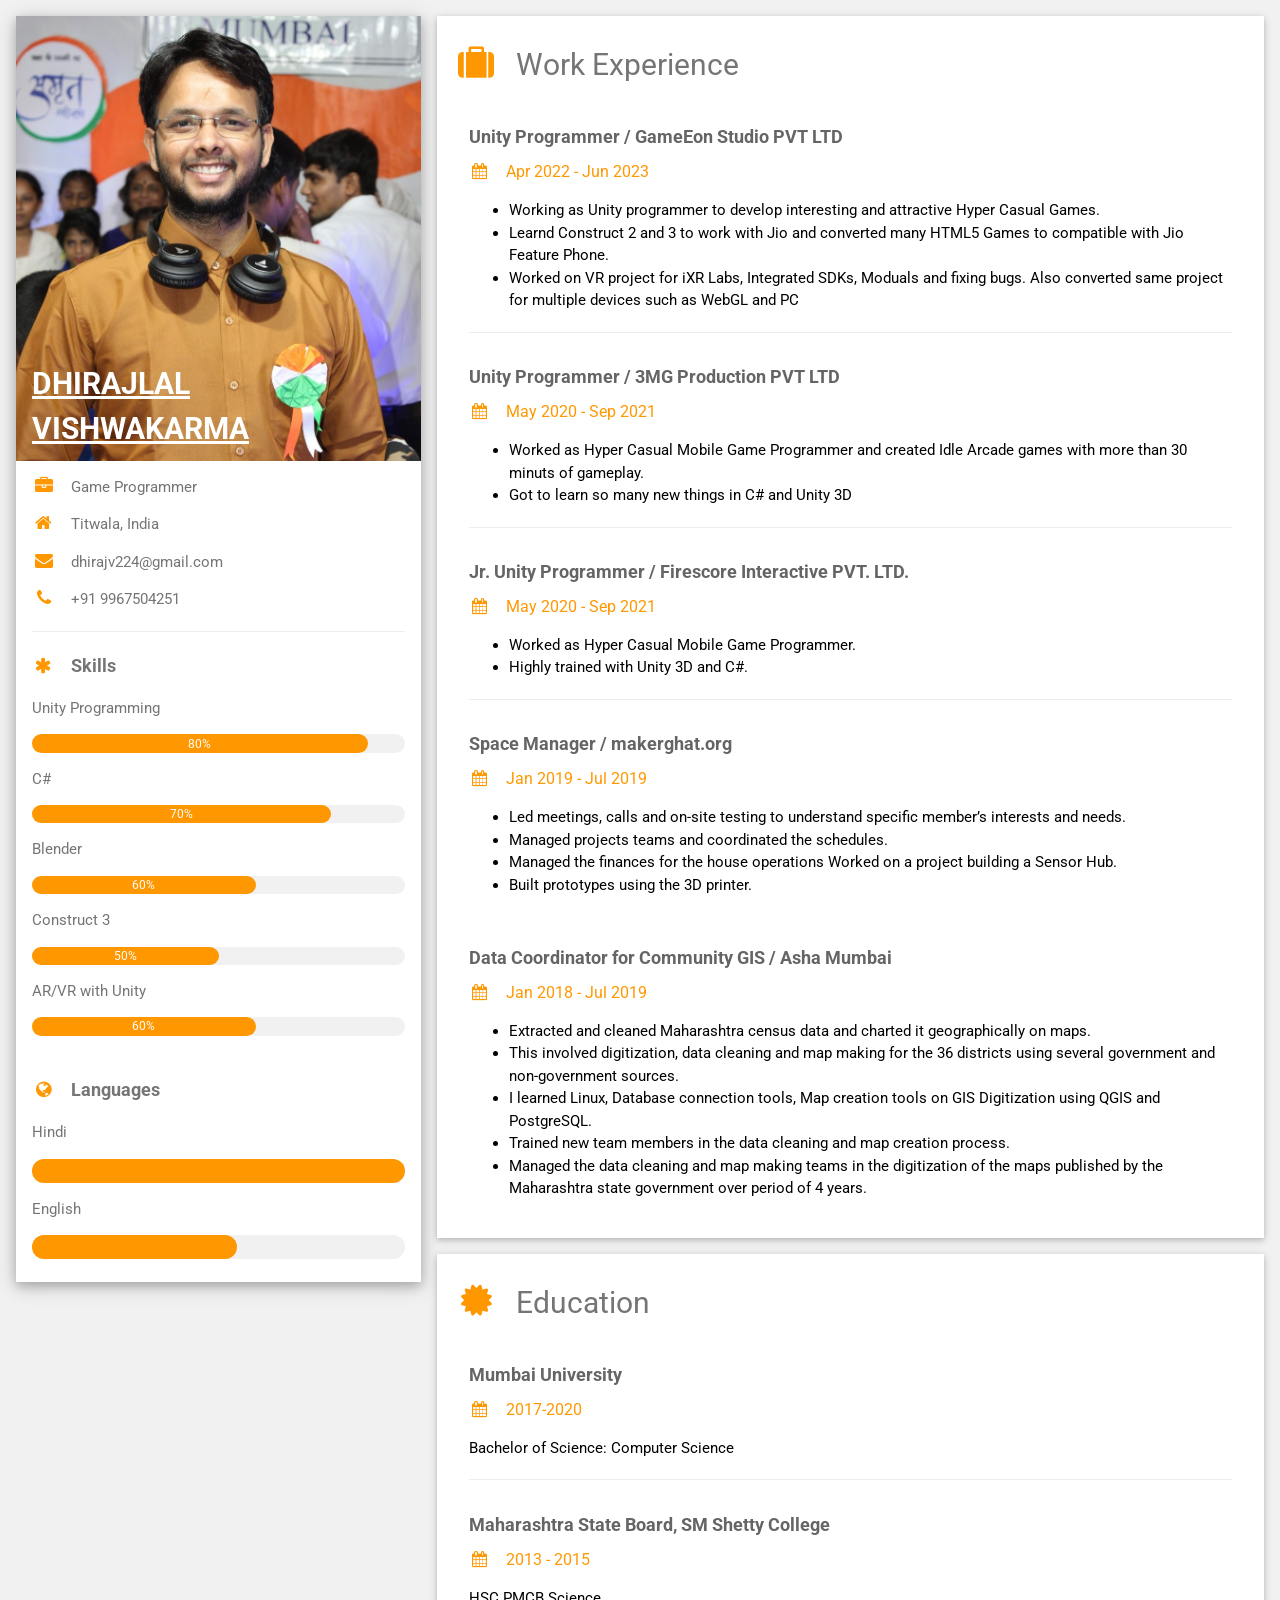
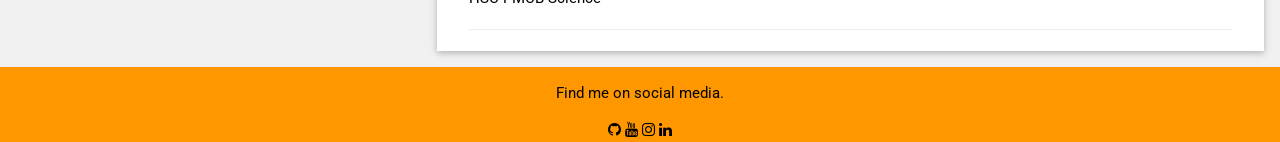
==== index.html @ 40228642 "Update index.html Current Experience date update Skill bat color update" ====
<!DOCTYPE html>
<html>

<head>
  <title>DHIRAJLAL VISHWAKARMA</title>
  <meta charset="UTF-8">
  <meta name="viewport" content="width=device-width, initial-scale=1">
  <link rel="stylesheet" href="https://www.w3schools.com/w3css/4/w3.css">
  <link rel='stylesheet' href='https://fonts.googleapis.com/css?family=Roboto'>
  <link rel="stylesheet" href="https://cdnjs.cloudflare.com/ajax/libs/font-awesome/4.7.0/css/font-awesome.min.css">
  <style>
    html,
    body,
    h1,
    h2,
    h3,
    h4,
    h5,
    h6 {
      font-family: "Roboto", sans-serif
    }
  </style>
</head>

<body class="w3-light-grey">

  <!-- Page Container -->
  <div class="w3-content w3-margin-top" style="max-width:1400px;">

    <!-- The Grid -->
    <div class="w3-row-padding">

      <!-- Left Column -->
      <div class="w3-third">

        <div class="w3-white w3-text-grey w3-card-4">
          <div class="w3-display-container">
            <img src="./avtar.jpg" style="width:100%" alt="Avatar">
            <div class="w3-display-bottomleft w3-container w3-text-black">
              <h2 style="color:white"><b><u>DHIRAJLAL VISHWAKARMA</u></b></h2>
            </div>
          </div>
          <div class="w3-container">
            <p><i class="fa fa-briefcase fa-fw w3-margin-right w3-large w3-text-orange"></i>Game Programmer</p>
            <p><i class="fa fa-home fa-fw w3-margin-right w3-large w3-text-orange"></i>Titwala, India</p>
            <p><i class="fa fa-envelope fa-fw w3-margin-right w3-large w3-text-orange"></i>dhirajv224@gmail.com</p>
            <p><i class="fa fa-phone fa-fw w3-margin-right w3-large w3-text-orange"></i>+91 9967504251</p>
            <hr>

            <p class="w3-large"><b><i class="fa fa-asterisk fa-fw w3-margin-right w3-text-orange"></i>Skills</b></p>
            <p>Unity Programming</p>
            <div class="w3-light-grey w3-round-xlarge w3-small">
              <div class="w3-container w3-center w3-round-xlarge w3-orange" style="width:90%">
                <div class="w3-center w3-text-white">80% </div></div>
            </div>
            <p>C#</p>
            <div class="w3-light-grey w3-round-xlarge w3-small">
              <div class="w3-container w3-center w3-round-xlarge w3-orange" style="width:80%">
                <div class="w3-center w3-text-white">70%</div>
              </div>
            </div>
            <p>Blender</p>
            <div class="w3-light-grey w3-round-xlarge w3-small">
              <div class="w3-container w3-center w3-round-xlarge w3-orange" style="width:60%"><div class="w3-center w3-text-white">60%</div></div>
            </div>
            <p>Construct 3</p>
            <div class="w3-light-grey w3-round-xlarge w3-small">
              <div class="w3-container w3-center w3-round-xlarge w3-orange" style="width:50%"><div class="w3-center w3-text-white">50%</div></div>
            </div>
            <p>AR/VR with Unity</p>
            <div class="w3-light-grey w3-round-xlarge w3-small">
              <div class="w3-container w3-center w3-round-xlarge w3-orange" style="width:60%"><div class="w3-center w3-text-white">60%</div></div>
            </div>
            <br>

            <p class="w3-large w3-text-theme"><b><i
                  class="fa fa-globe fa-fw w3-margin-right w3-text-orange"></i>Languages</b></p>
            <p>Hindi</p>
            <div class="w3-light-grey w3-round-xlarge">
              <div class="w3-round-xlarge w3-orange" style="height:24px;width:100%"></div>
            </div>
            <p>English</p>
            <div class="w3-light-grey w3-round-xlarge">
              <div class="w3-round-xlarge w3-orange" style="height:24px;width:55%"></div>
            </div>
            <br>
          </div>
        </div><br>

        <!-- End Left Column -->
      </div>

      <!-- Right Column -->
      <div class="w3-twothird">

        <div class="w3-container w3-card w3-white w3-margin-bottom">
          <h2 class="w3-text-grey w3-padding-16"><i
              class="fa fa-suitcase fa-fw w3-margin-right w3-xxlarge w3-text-orange"></i>Work Experience</h2>
          <div class="w3-container">
            <h5 class="w3-opacity"><b>Unity Programmer / GameEon Studio PVT LTD</b></h5>
            <!--<h6 class="w3-text-orange"><i class="fa fa-calendar fa-fw w3-margin-right"></i>Apr 2022 - <span
                class="w3-tag w3-orange w3-round">Current</span></h6>-->
                <h6 class="w3-text-orange"><i class="fa fa-calendar fa-fw w3-margin-right"></i>Apr 2022 - Jun 2023</h6>
            <p>
            <ul>
              <li>Working as Unity programmer to develop interesting and attractive Hyper Casual Games.</li>
              <li>Learnd Construct 2 and 3 to work with Jio and converted many HTML5 Games to compatible with Jio
                Feature Phone.</li>
              <li>Worked on VR project for iXR Labs, Integrated SDKs, Moduals and fixing bugs. Also converted same
                project for multiple devices such as WebGL and PC</li>
            </ul>
            </p>
            <hr>
          </div>
          <div class="w3-container">
            <h5 class="w3-opacity"><b>Unity Programmer / 3MG Production PVT LTD</b></h5>
            <h6 class="w3-text-orange"><i class="fa fa-calendar fa-fw w3-margin-right"></i>May 2020 - Sep 2021</h6>
            <p>
            <ul>
              <li>Worked as Hyper Casual Mobile Game Programmer and created Idle Arcade games with more than 30 minuts
                of gameplay.</li>
              <li>Got to learn so many new things in C# and Unity 3D</li>
            </ul>
            </p>
            <hr>
          </div>
          <div class="w3-container">
            <h5 class="w3-opacity"><b>Jr. Unity Programmer / Firescore Interactive PVT. LTD.</b></h5>
            <h6 class="w3-text-orange"><i class="fa fa-calendar fa-fw w3-margin-right"></i>May 2020 - Sep 2021</h6>
            <p>
            <ul>
              <li>Worked as Hyper Casual Mobile Game Programmer.</li>
              <li>Highly trained with Unity 3D and C#.</li>
            </ul>
            </p>
            <hr>
          </div>
          <div class="w3-container">
            <h5 class="w3-opacity"><b>Space Manager / makerghat.org</b></h5>
            <h6 class="w3-text-orange"><i class="fa fa-calendar fa-fw w3-margin-right"></i>Jan 2019 - Jul 2019</h6>
            <p>
            <ul>
              <li>Led meetings, calls and on-site testing to understand specific member’s interests and needs. </li>
              <li>Managed projects teams and coordinated the schedules. </li>
              <li>Managed the finances for the house operations Worked on a project building a Sensor Hub. </li>
              <li>Built prototypes using the 3D printer.</li>
            </ul>
            </p>

            <br>
          </div>
          <div class="w3-container">
            <h5 class="w3-opacity"><b>Data Coordinator for Community GIS / Asha Mumbai</b></h5>
            <h6 class="w3-text-orange"><i class="fa fa-calendar fa-fw w3-margin-right"></i>Jan 2018 - Jul 2019</h6>
            <p>
            <ul>
              <li>Extracted and cleaned Maharashtra census data and charted it geographically on maps.</li>
              <li>This involved digitization, data cleaning and map making for the 36 districts using several government
                and non-government sources.</li>
              <li>I learned Linux, Database connection tools, Map creation tools on GIS Digitization using QGIS and
                PostgreSQL.</li>
              <li>Trained new team members in the data cleaning and map creation process. </li>
              <li>Managed the data cleaning and map making teams in the digitization of the maps published by the
                Maharashtra state government over period of 4 years.</li>
            </ul>
            </p><br>
          </div>
        </div>
        <div class="w3-container w3-card w3-white">
          <h2 class="w3-text-grey w3-padding-16"><i
              class="fa fa-certificate fa-fw w3-margin-right w3-xxlarge w3-text-orange"></i>Education</h2>
          <div class="w3-container">
            <h5 class="w3-opacity"><b>Mumbai University</b></h5>
            <h6 class="w3-text-orange"><i class="fa fa-calendar fa-fw w3-margin-right"></i>2017-2020</h6>
            <p>Bachelor of Science: Computer Science</p>
            <hr>
          </div>
          <div class="w3-container">
            <h5 class="w3-opacity"><b>Maharashtra State Board, SM Shetty College</b></h5>
            <h6 class="w3-text-orange"><i class="fa fa-calendar fa-fw w3-margin-right"></i>2013 - 2015</h6>
            <p>HSC PMCB Science</p>
            <hr>
          </div>
        </div>

        <!-- End Right Column -->
      </div>

      <!-- End Grid -->
    </div>

    <!-- End Page Container -->
  </div>

  <footer class="w3-container w3-orange w3-center w3-margin-top">
    <p>Find me on social media.</p>
    <a href="https://github.com/dhiraj7894"><i class="fa fa-github w3-hover-opacity"></i></a>
    <a href="https://www.youtube.com/@soloDHIRAJ"><i class="fa fa-youtube w3-hover-opacity"> </i></a>
    <a href="https://www.instagram.com/_dev_dhiraj_/"><i class="fa fa-instagram w3-hover-opacity"> </i></a>
    <a href="https://www.linkedin.com/in/dhirajlal/"><i class="fa fa-linkedin w3-hover-opacity"> </i> </a>
  </footer>

</body>

</html>
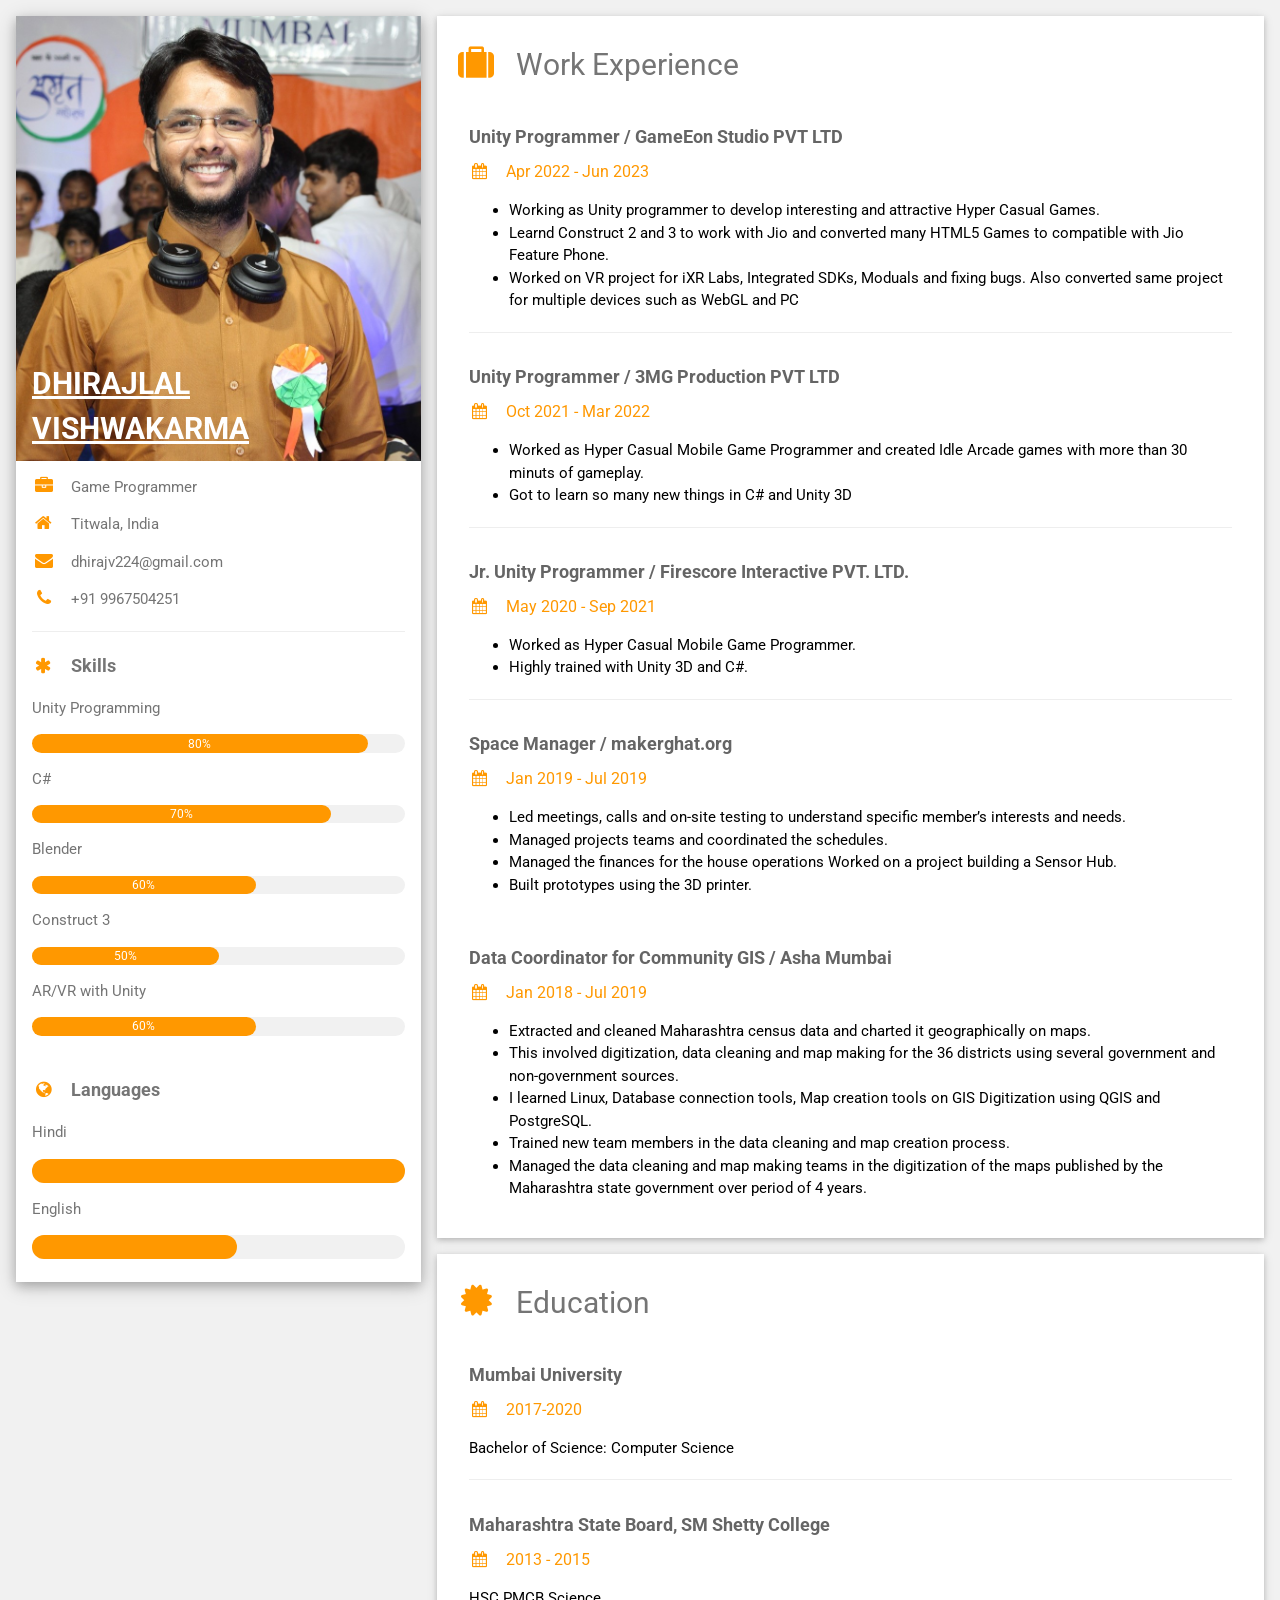
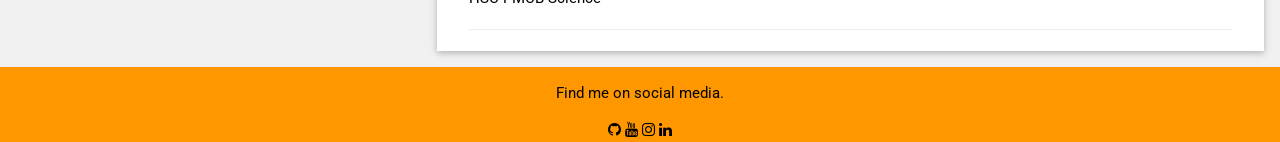
==== commit 3839d69a: "Update index.html 3mg Year Update" ====
--- a/index.html
+++ b/index.html
@@ -114,7 +114,7 @@
           </div>
           <div class="w3-container">
             <h5 class="w3-opacity"><b>Unity Programmer / 3MG Production PVT LTD</b></h5>
-            <h6 class="w3-text-orange"><i class="fa fa-calendar fa-fw w3-margin-right"></i>May 2020 - Sep 2021</h6>
+            <h6 class="w3-text-orange"><i class="fa fa-calendar fa-fw w3-margin-right"></i>Oct 2021 - Mar 2022</h6>
             <p>
             <ul>
               <li>Worked as Hyper Casual Mobile Game Programmer and created Idle Arcade games with more than 30 minuts
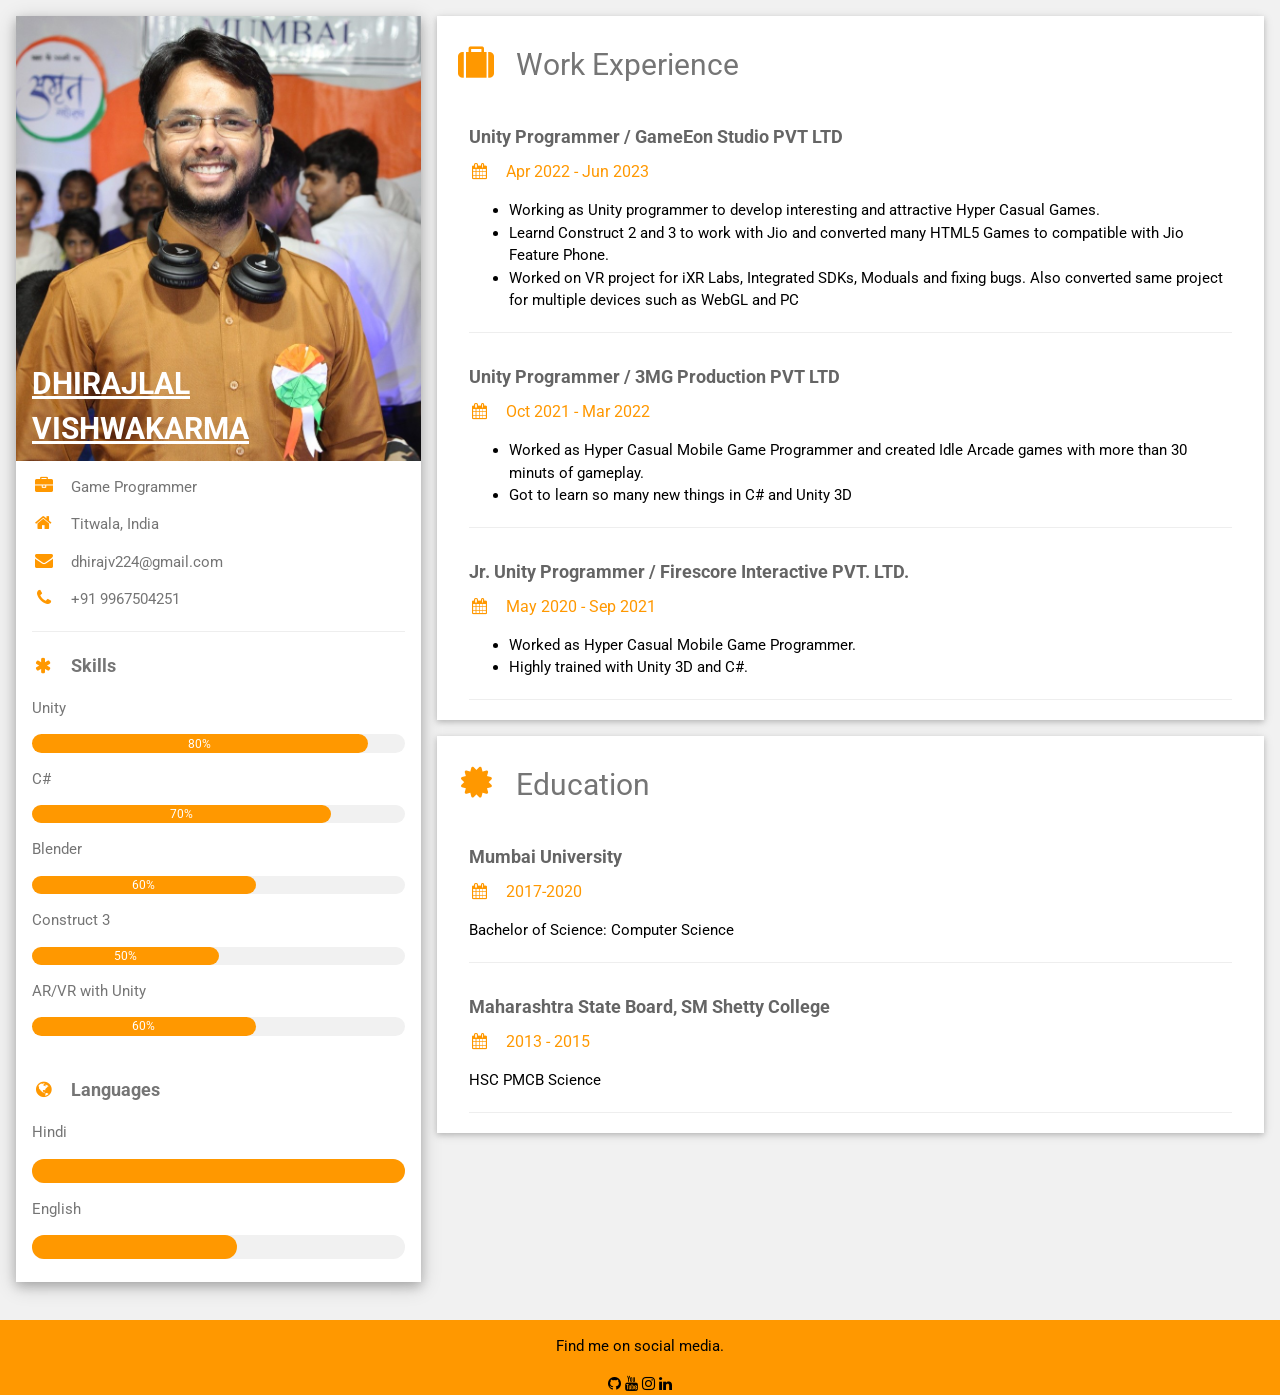
==== commit a7f6b37b: "Removed Asha and Space Manager" ====
--- a/index.html
+++ b/index.html
@@ -48,7 +48,7 @@
             <hr>
 
             <p class="w3-large"><b><i class="fa fa-asterisk fa-fw w3-margin-right w3-text-orange"></i>Skills</b></p>
-            <p>Unity Programming</p>
+            <p>Unity</p>
             <div class="w3-light-grey w3-round-xlarge w3-small">
               <div class="w3-container w3-center w3-round-xlarge w3-orange" style="width:90%">
                 <div class="w3-center w3-text-white">80% </div></div>
@@ -135,7 +135,7 @@
             </p>
             <hr>
           </div>
-          <div class="w3-container">
+          <!-- <div class="w3-container">
             <h5 class="w3-opacity"><b>Space Manager / makerghat.org</b></h5>
             <h6 class="w3-text-orange"><i class="fa fa-calendar fa-fw w3-margin-right"></i>Jan 2019 - Jul 2019</h6>
             <p>
@@ -164,7 +164,7 @@
                 Maharashtra state government over period of 4 years.</li>
             </ul>
             </p><br>
-          </div>
+          </div> -->
         </div>
         <div class="w3-container w3-card w3-white">
           <h2 class="w3-text-grey w3-padding-16"><i
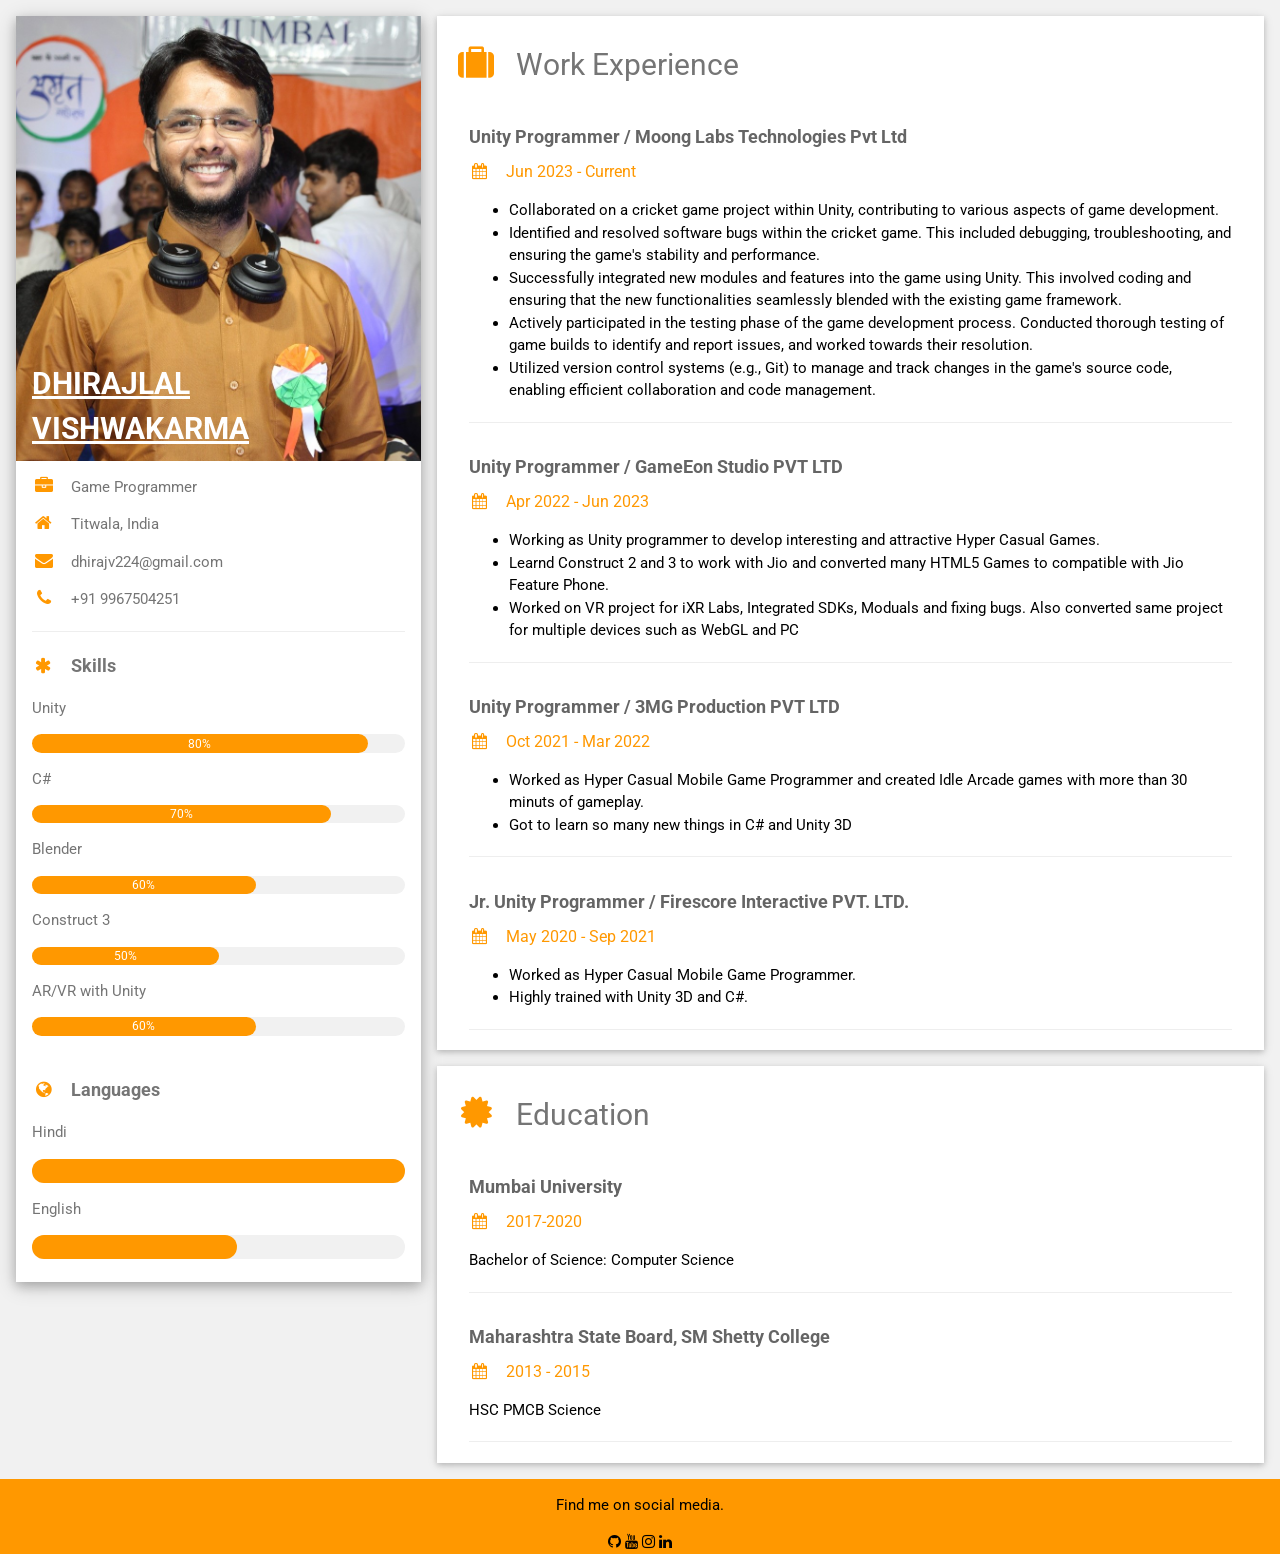
==== commit 90a20f89: "Changed experience" ====
--- a/index.html
+++ b/index.html
@@ -96,6 +96,22 @@
         <div class="w3-container w3-card w3-white w3-margin-bottom">
           <h2 class="w3-text-grey w3-padding-16"><i
               class="fa fa-suitcase fa-fw w3-margin-right w3-xxlarge w3-text-orange"></i>Work Experience</h2>
+              <div class="w3-container">
+                <h5 class="w3-opacity"><b>Unity Programmer / Moong Labs Technologies Pvt Ltd</b></h5>
+                <!--<h6 class="w3-text-orange"><i class="fa fa-calendar fa-fw w3-margin-right"></i>Apr 2022 - <span
+                    class="w3-tag w3-orange w3-round">Current</span></h6>-->
+                    <h6 class="w3-text-orange"><i class="fa fa-calendar fa-fw w3-margin-right"></i>Jun 2023 - Current</h6>
+                <p>
+                <ul>
+                  <li>Collaborated on a cricket game project within Unity, contributing to various aspects of game development.</li>
+                  <li>Identified and resolved software bugs within the cricket game. This included debugging, troubleshooting, and ensuring the game's stability and performance.</li>
+                  <li>Successfully integrated new modules and features into the game using Unity. This involved coding and ensuring that the new functionalities seamlessly blended with the existing game framework.</li>
+                  <li> Actively participated in the testing phase of the game development process. Conducted thorough testing of game builds to identify and report issues, and worked towards their resolution.</li>                  
+                  <li>Utilized version control systems (e.g., Git) to manage and track changes in the game's source code, enabling efficient collaboration and code management.</li>
+                </ul>
+                </p>
+                <hr>
+              </div>
           <div class="w3-container">
             <h5 class="w3-opacity"><b>Unity Programmer / GameEon Studio PVT LTD</b></h5>
             <!--<h6 class="w3-text-orange"><i class="fa fa-calendar fa-fw w3-margin-right"></i>Apr 2022 - <span
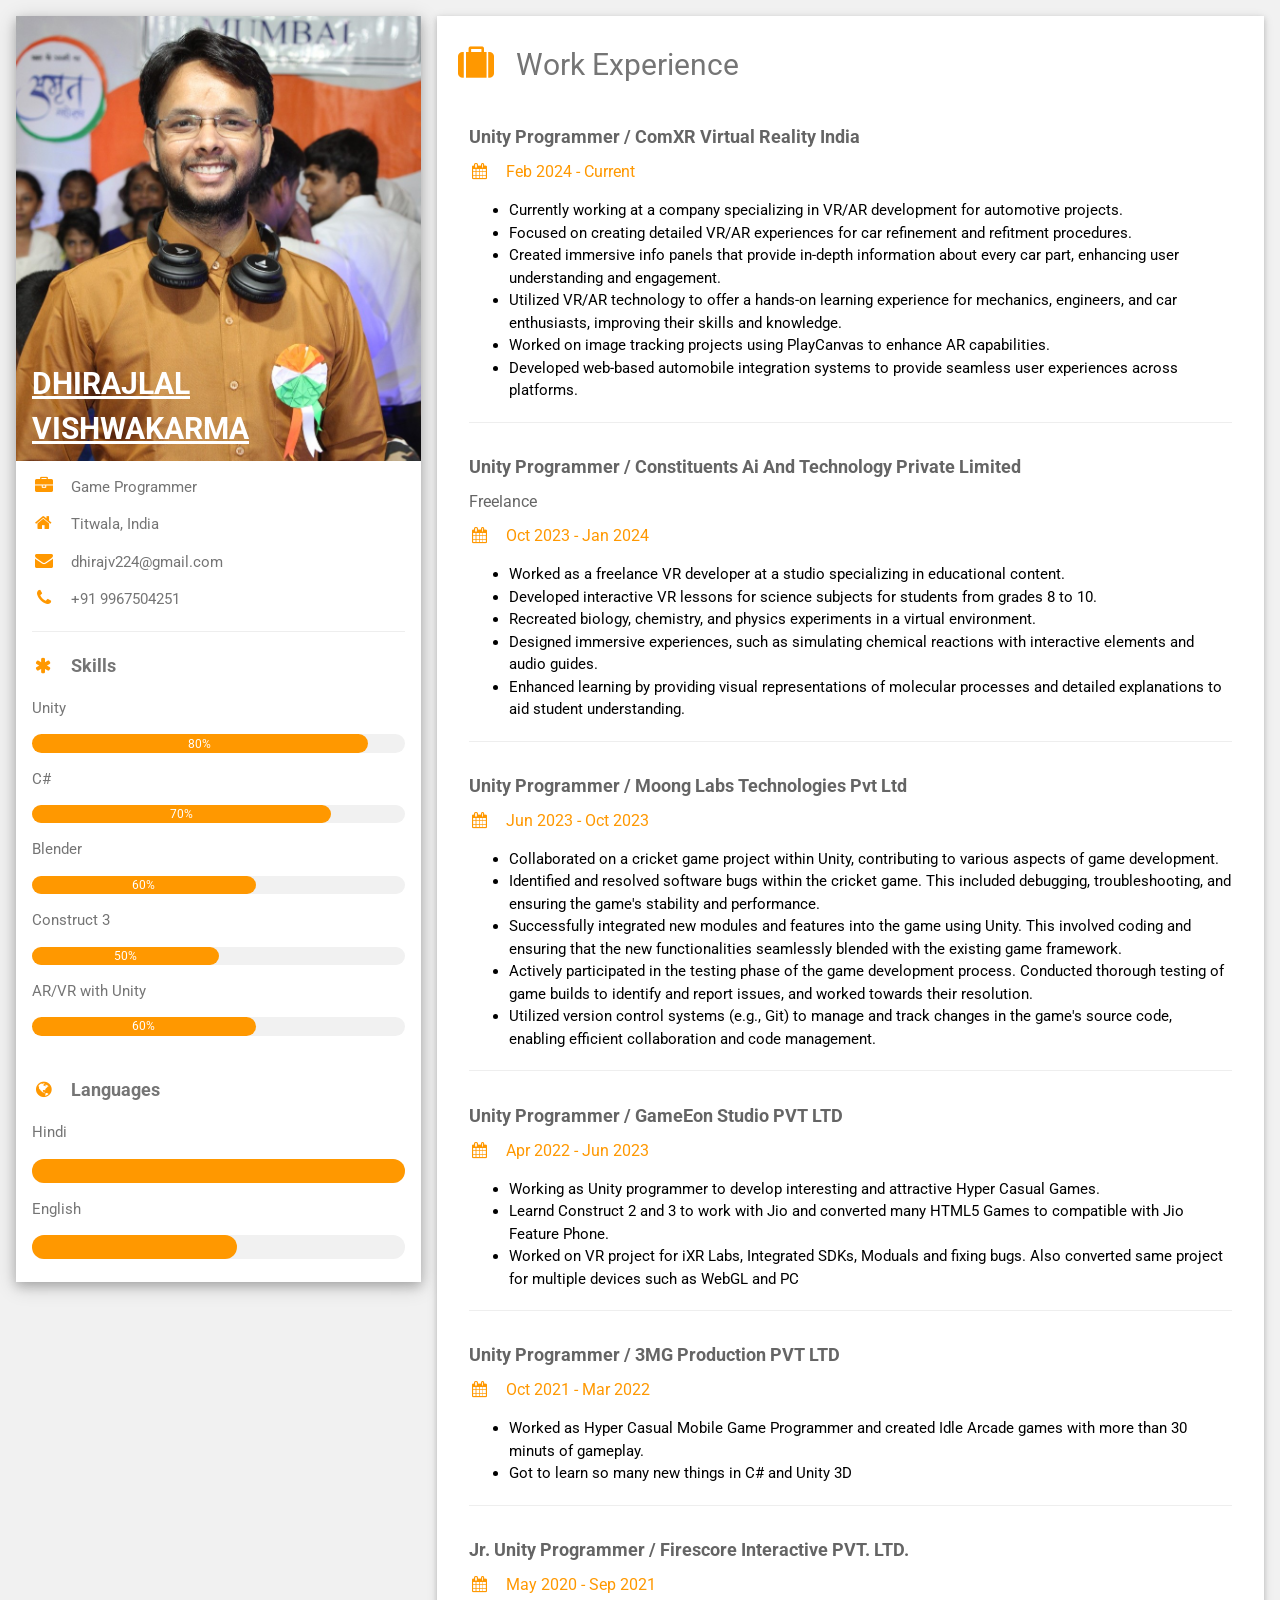
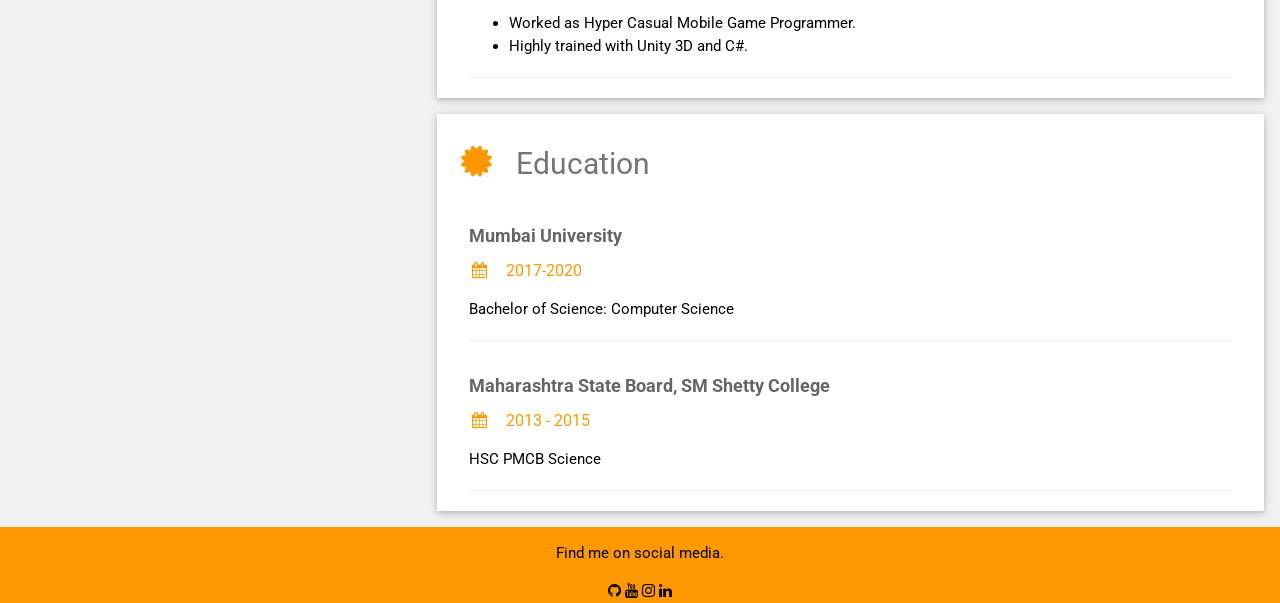
==== commit a5f5656b: "New Experiences" ====
--- a/index.html
+++ b/index.html
@@ -97,10 +97,44 @@
           <h2 class="w3-text-grey w3-padding-16"><i
               class="fa fa-suitcase fa-fw w3-margin-right w3-xxlarge w3-text-orange"></i>Work Experience</h2>
               <div class="w3-container">
-                <h5 class="w3-opacity"><b>Unity Programmer / Moong Labs Technologies Pvt Ltd</b></h5>
+                <h5 class="w3-opacity"><b>Unity Programmer / ComXR Virtual Reality India</b></h5>                
                 <!--<h6 class="w3-text-orange"><i class="fa fa-calendar fa-fw w3-margin-right"></i>Apr 2022 - <span
                     class="w3-tag w3-orange w3-round">Current</span></h6>-->
-                    <h6 class="w3-text-orange"><i class="fa fa-calendar fa-fw w3-margin-right"></i>Jun 2023 - Current</h6>
+                    <h6 class="w3-text-orange"><i class="fa fa-calendar fa-fw w3-margin-right"></i>Feb 2024 - Current</h6>
+                <p>
+                <ul>
+                  <li>Currently working at a company specializing in VR/AR development for automotive projects.</li>
+                  <li>Focused on creating detailed VR/AR experiences for car refinement and refitment procedures.</li>
+                  <li>Created immersive info panels that provide in-depth information about every car part, enhancing user understanding and engagement.</li>
+                  <li>Utilized VR/AR technology to offer a hands-on learning experience for mechanics, engineers, and car enthusiasts, improving their skills and knowledge.</li>                                    
+                  <li>Worked on image tracking projects using PlayCanvas to enhance AR capabilities.</li>                                    
+                  <li>Developed web-based automobile integration systems to provide seamless user experiences across platforms.</li>                                    
+                </ul>
+                </p>
+                <hr>
+              </div>
+              <div class="w3-container">
+                <h5 class="w3-opacity"><b>Unity Programmer / Constituents Ai And Technology Private Limited</b></h5>
+                <h6 class="w3-opacity">Freelance</h6>
+                <!--<h6 class="w3-text-orange"><i class="fa fa-calendar fa-fw w3-margin-right"></i>Apr 2022 - <span
+                    class="w3-tag w3-orange w3-round">Current</span></h6>-->
+                    <h6 class="w3-text-orange"><i class="fa fa-calendar fa-fw w3-margin-right"></i>Oct 2023 - Jan 2024</h6>
+                <p>
+                <ul>
+                  <li>Worked as a freelance VR developer at a studio specializing in educational content.</li>
+                  <li>Developed interactive VR lessons for science subjects for students from grades 8 to 10.</li>
+                  <li>Recreated biology, chemistry, and physics experiments in a virtual environment.</li>
+                  <li>Designed immersive experiences, such as simulating chemical reactions with interactive elements and audio guides.</li>                  
+                  <li>Enhanced learning by providing visual representations of molecular processes and detailed explanations to aid student understanding.</li>
+                </ul>
+                </p>
+                <hr>
+              </div>
+              <div class="w3-container">
+                <h5 class="w3-opacity"><b>Unity Programmer / Moong Labs Technologies Pvt Ltd</b></h5>                
+                <!--<h6 class="w3-text-orange"><i class="fa fa-calendar fa-fw w3-margin-right"></i>Apr 2022 - <span
+                    class="w3-tag w3-orange w3-round">Current</span></h6>-->
+                    <h6 class="w3-text-orange"><i class="fa fa-calendar fa-fw w3-margin-right"></i>Jun 2023 - Oct 2023</h6>
                 <p>
                 <ul>
                   <li>Collaborated on a cricket game project within Unity, contributing to various aspects of game development.</li>
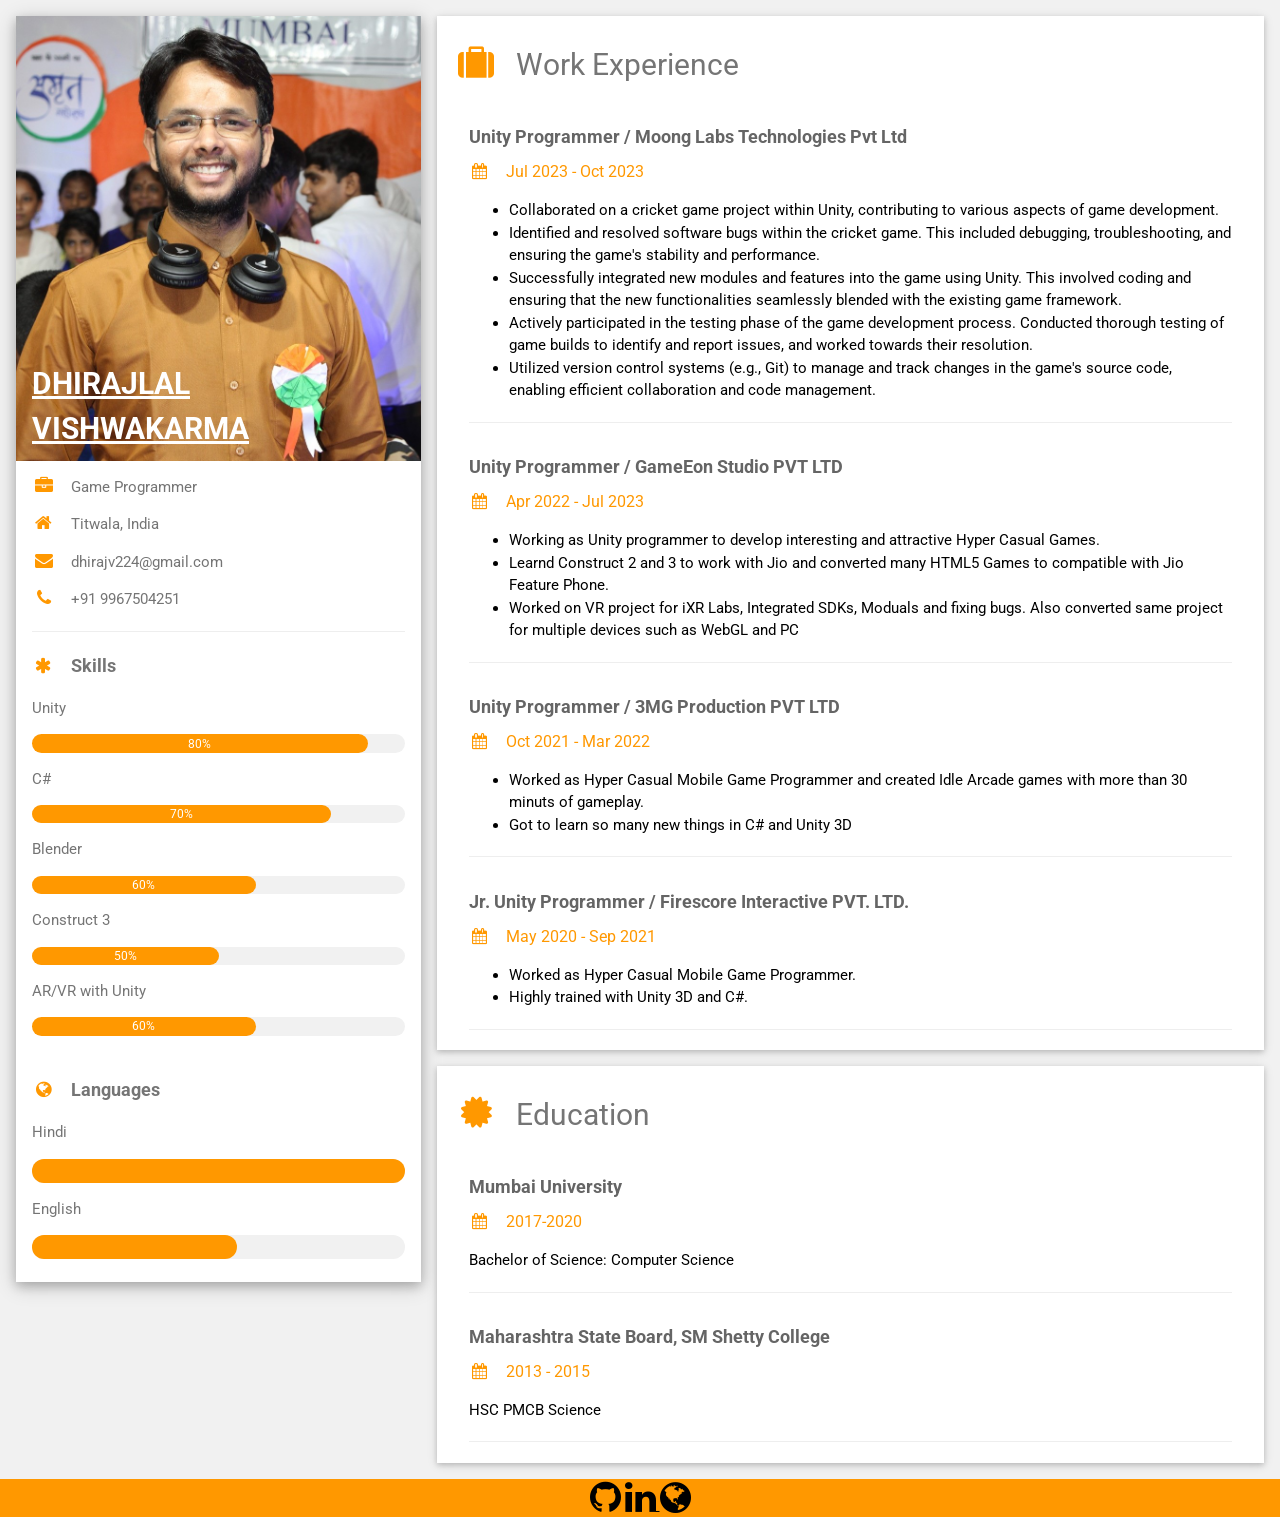
==== commit 015b0b12: "Changes" ====
--- a/index.html
+++ b/index.html
@@ -97,44 +97,10 @@
           <h2 class="w3-text-grey w3-padding-16"><i
               class="fa fa-suitcase fa-fw w3-margin-right w3-xxlarge w3-text-orange"></i>Work Experience</h2>
               <div class="w3-container">
-                <h5 class="w3-opacity"><b>Unity Programmer / ComXR Virtual Reality India</b></h5>                
+                <h5 class="w3-opacity"><b>Unity Programmer / Moong Labs Technologies Pvt Ltd</b></h5>
                 <!--<h6 class="w3-text-orange"><i class="fa fa-calendar fa-fw w3-margin-right"></i>Apr 2022 - <span
                     class="w3-tag w3-orange w3-round">Current</span></h6>-->
-                    <h6 class="w3-text-orange"><i class="fa fa-calendar fa-fw w3-margin-right"></i>Feb 2024 - Current</h6>
-                <p>
-                <ul>
-                  <li>Currently working at a company specializing in VR/AR development for automotive projects.</li>
-                  <li>Focused on creating detailed VR/AR experiences for car refinement and refitment procedures.</li>
-                  <li>Created immersive info panels that provide in-depth information about every car part, enhancing user understanding and engagement.</li>
-                  <li>Utilized VR/AR technology to offer a hands-on learning experience for mechanics, engineers, and car enthusiasts, improving their skills and knowledge.</li>                                    
-                  <li>Worked on image tracking projects using PlayCanvas to enhance AR capabilities.</li>                                    
-                  <li>Developed web-based automobile integration systems to provide seamless user experiences across platforms.</li>                                    
-                </ul>
-                </p>
-                <hr>
-              </div>
-              <div class="w3-container">
-                <h5 class="w3-opacity"><b>Unity Programmer / Constituents Ai And Technology Private Limited</b></h5>
-                <h6 class="w3-opacity">Freelance</h6>
-                <!--<h6 class="w3-text-orange"><i class="fa fa-calendar fa-fw w3-margin-right"></i>Apr 2022 - <span
-                    class="w3-tag w3-orange w3-round">Current</span></h6>-->
-                    <h6 class="w3-text-orange"><i class="fa fa-calendar fa-fw w3-margin-right"></i>Oct 2023 - Jan 2024</h6>
-                <p>
-                <ul>
-                  <li>Worked as a freelance VR developer at a studio specializing in educational content.</li>
-                  <li>Developed interactive VR lessons for science subjects for students from grades 8 to 10.</li>
-                  <li>Recreated biology, chemistry, and physics experiments in a virtual environment.</li>
-                  <li>Designed immersive experiences, such as simulating chemical reactions with interactive elements and audio guides.</li>                  
-                  <li>Enhanced learning by providing visual representations of molecular processes and detailed explanations to aid student understanding.</li>
-                </ul>
-                </p>
-                <hr>
-              </div>
-              <div class="w3-container">
-                <h5 class="w3-opacity"><b>Unity Programmer / Moong Labs Technologies Pvt Ltd</b></h5>                
-                <!--<h6 class="w3-text-orange"><i class="fa fa-calendar fa-fw w3-margin-right"></i>Apr 2022 - <span
-                    class="w3-tag w3-orange w3-round">Current</span></h6>-->
-                    <h6 class="w3-text-orange"><i class="fa fa-calendar fa-fw w3-margin-right"></i>Jun 2023 - Oct 2023</h6>
+                    <h6 class="w3-text-orange"><i class="fa fa-calendar fa-fw w3-margin-right"></i>Jul 2023 - Oct 2023</h6>
                 <p>
                 <ul>
                   <li>Collaborated on a cricket game project within Unity, contributing to various aspects of game development.</li>
@@ -150,7 +116,7 @@
             <h5 class="w3-opacity"><b>Unity Programmer / GameEon Studio PVT LTD</b></h5>
             <!--<h6 class="w3-text-orange"><i class="fa fa-calendar fa-fw w3-margin-right"></i>Apr 2022 - <span
                 class="w3-tag w3-orange w3-round">Current</span></h6>-->
-                <h6 class="w3-text-orange"><i class="fa fa-calendar fa-fw w3-margin-right"></i>Apr 2022 - Jun 2023</h6>
+                <h6 class="w3-text-orange"><i class="fa fa-calendar fa-fw w3-margin-right"></i>Apr 2022 - Jul 2023</h6>
             <p>
             <ul>
               <li>Working as Unity programmer to develop interesting and attractive Hyper Casual Games.</li>
@@ -243,11 +209,9 @@
   </div>
 
   <footer class="w3-container w3-orange w3-center w3-margin-top">
-    <p>Find me on social media.</p>
-    <a href="https://github.com/dhiraj7894"><i class="fa fa-github w3-hover-opacity"></i></a>
-    <a href="https://www.youtube.com/@soloDHIRAJ"><i class="fa fa-youtube w3-hover-opacity"> </i></a>
-    <a href="https://www.instagram.com/_dev_dhiraj_/"><i class="fa fa-instagram w3-hover-opacity"> </i></a>
-    <a href="https://www.linkedin.com/in/dhirajlal/"><i class="fa fa-linkedin w3-hover-opacity"> </i> </a>
+    <a href="https://github.com/dhiraj7894"><i class="fa fa-github w3-hover-opacity w3-xxlarge"></i></a>
+    <a href="https://www.linkedin.com/in/dhirajlal/"><i class="fa fa-linkedin w3-hover-opacity w3-xxlarge"> </i> </a>
+    <a href="https://dhiraj7894.github.io/portfolio/"><i class="fa fa-globe w3-hover-opacity w3-xxlarge"> </i> </a>
   </footer>
 
 </body>
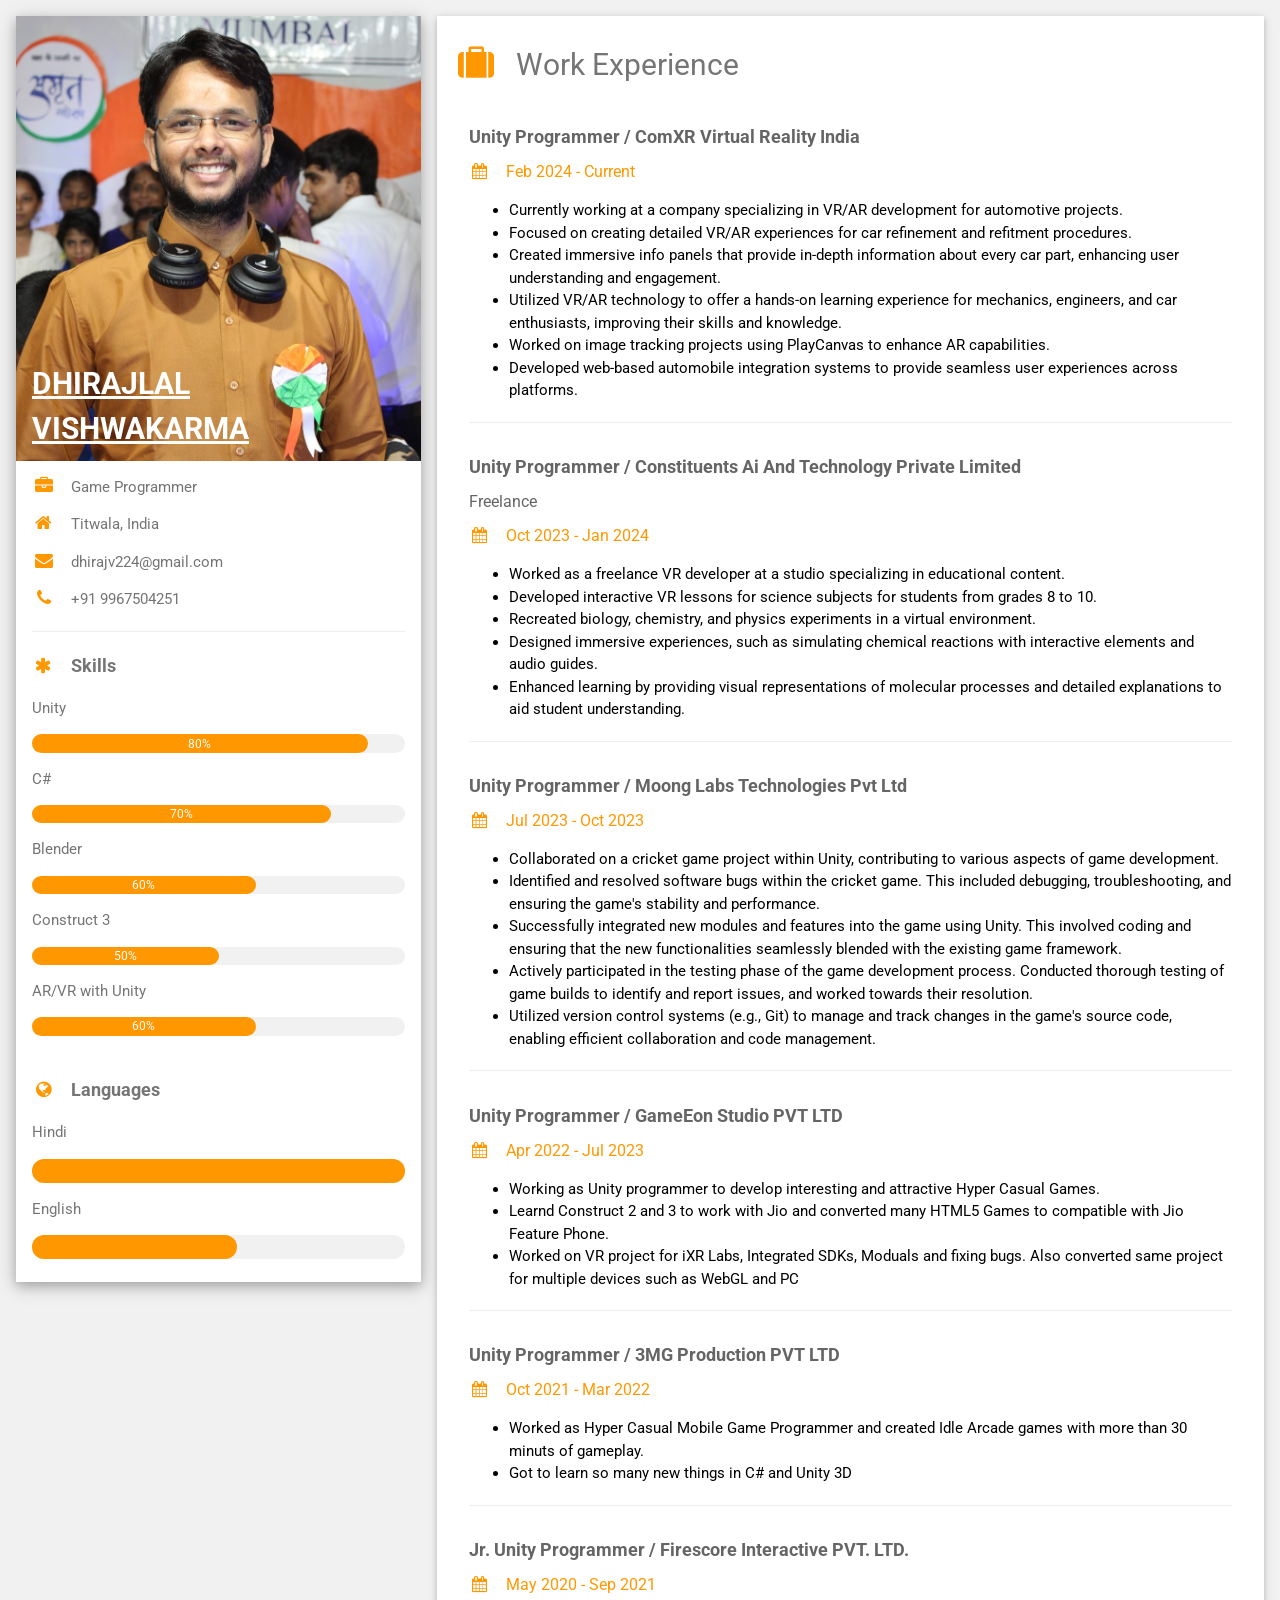
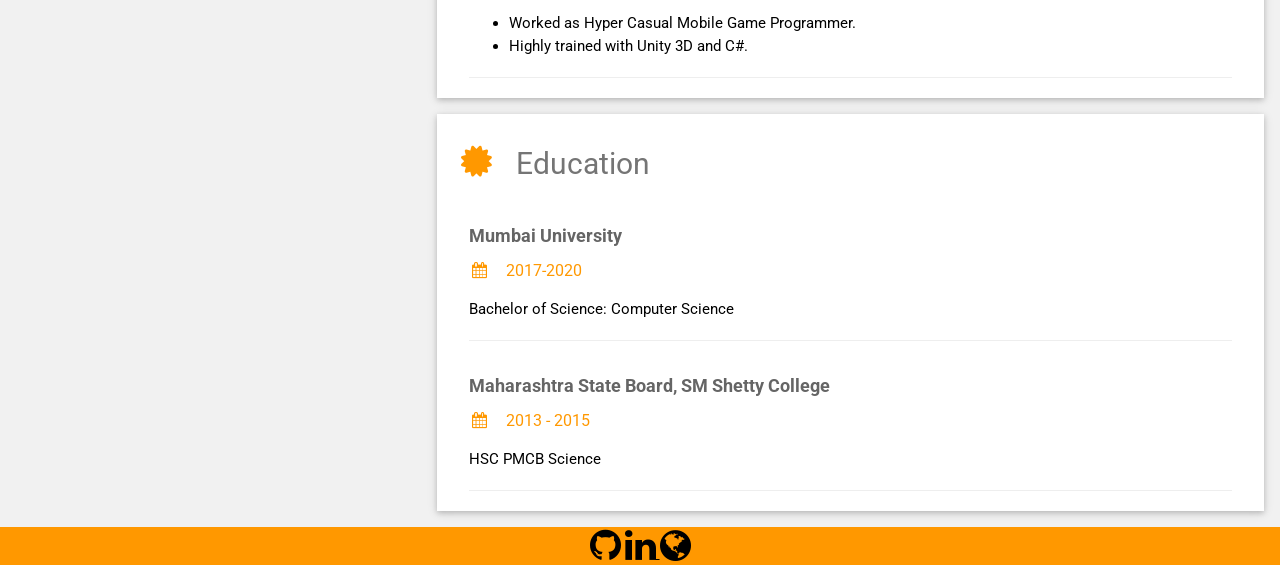
==== commit c90770c2: "Merge branch 'main' of https://github.com/dhiraj7894/resume-cv # Conflicts: #	index.html" ====
--- a/index.html
+++ b/index.html
@@ -97,7 +97,41 @@
           <h2 class="w3-text-grey w3-padding-16"><i
               class="fa fa-suitcase fa-fw w3-margin-right w3-xxlarge w3-text-orange"></i>Work Experience</h2>
               <div class="w3-container">
-                <h5 class="w3-opacity"><b>Unity Programmer / Moong Labs Technologies Pvt Ltd</b></h5>
+                <h5 class="w3-opacity"><b>Unity Programmer / ComXR Virtual Reality India</b></h5>                
+                <!--<h6 class="w3-text-orange"><i class="fa fa-calendar fa-fw w3-margin-right"></i>Apr 2022 - <span
+                    class="w3-tag w3-orange w3-round">Current</span></h6>-->
+                    <h6 class="w3-text-orange"><i class="fa fa-calendar fa-fw w3-margin-right"></i>Feb 2024 - Current</h6>
+                <p>
+                <ul>
+                  <li>Currently working at a company specializing in VR/AR development for automotive projects.</li>
+                  <li>Focused on creating detailed VR/AR experiences for car refinement and refitment procedures.</li>
+                  <li>Created immersive info panels that provide in-depth information about every car part, enhancing user understanding and engagement.</li>
+                  <li>Utilized VR/AR technology to offer a hands-on learning experience for mechanics, engineers, and car enthusiasts, improving their skills and knowledge.</li>                                    
+                  <li>Worked on image tracking projects using PlayCanvas to enhance AR capabilities.</li>                                    
+                  <li>Developed web-based automobile integration systems to provide seamless user experiences across platforms.</li>                                    
+                </ul>
+                </p>
+                <hr>
+              </div>
+              <div class="w3-container">
+                <h5 class="w3-opacity"><b>Unity Programmer / Constituents Ai And Technology Private Limited</b></h5>
+                <h6 class="w3-opacity">Freelance</h6>
+                <!--<h6 class="w3-text-orange"><i class="fa fa-calendar fa-fw w3-margin-right"></i>Apr 2022 - <span
+                    class="w3-tag w3-orange w3-round">Current</span></h6>-->
+                    <h6 class="w3-text-orange"><i class="fa fa-calendar fa-fw w3-margin-right"></i>Oct 2023 - Jan 2024</h6>
+                <p>
+                <ul>
+                  <li>Worked as a freelance VR developer at a studio specializing in educational content.</li>
+                  <li>Developed interactive VR lessons for science subjects for students from grades 8 to 10.</li>
+                  <li>Recreated biology, chemistry, and physics experiments in a virtual environment.</li>
+                  <li>Designed immersive experiences, such as simulating chemical reactions with interactive elements and audio guides.</li>                  
+                  <li>Enhanced learning by providing visual representations of molecular processes and detailed explanations to aid student understanding.</li>
+                </ul>
+                </p>
+                <hr>
+              </div>
+              <div class="w3-container">
+                <h5 class="w3-opacity"><b>Unity Programmer / Moong Labs Technologies Pvt Ltd</b></h5>                
                 <!--<h6 class="w3-text-orange"><i class="fa fa-calendar fa-fw w3-margin-right"></i>Apr 2022 - <span
                     class="w3-tag w3-orange w3-round">Current</span></h6>-->
                     <h6 class="w3-text-orange"><i class="fa fa-calendar fa-fw w3-margin-right"></i>Jul 2023 - Oct 2023</h6>
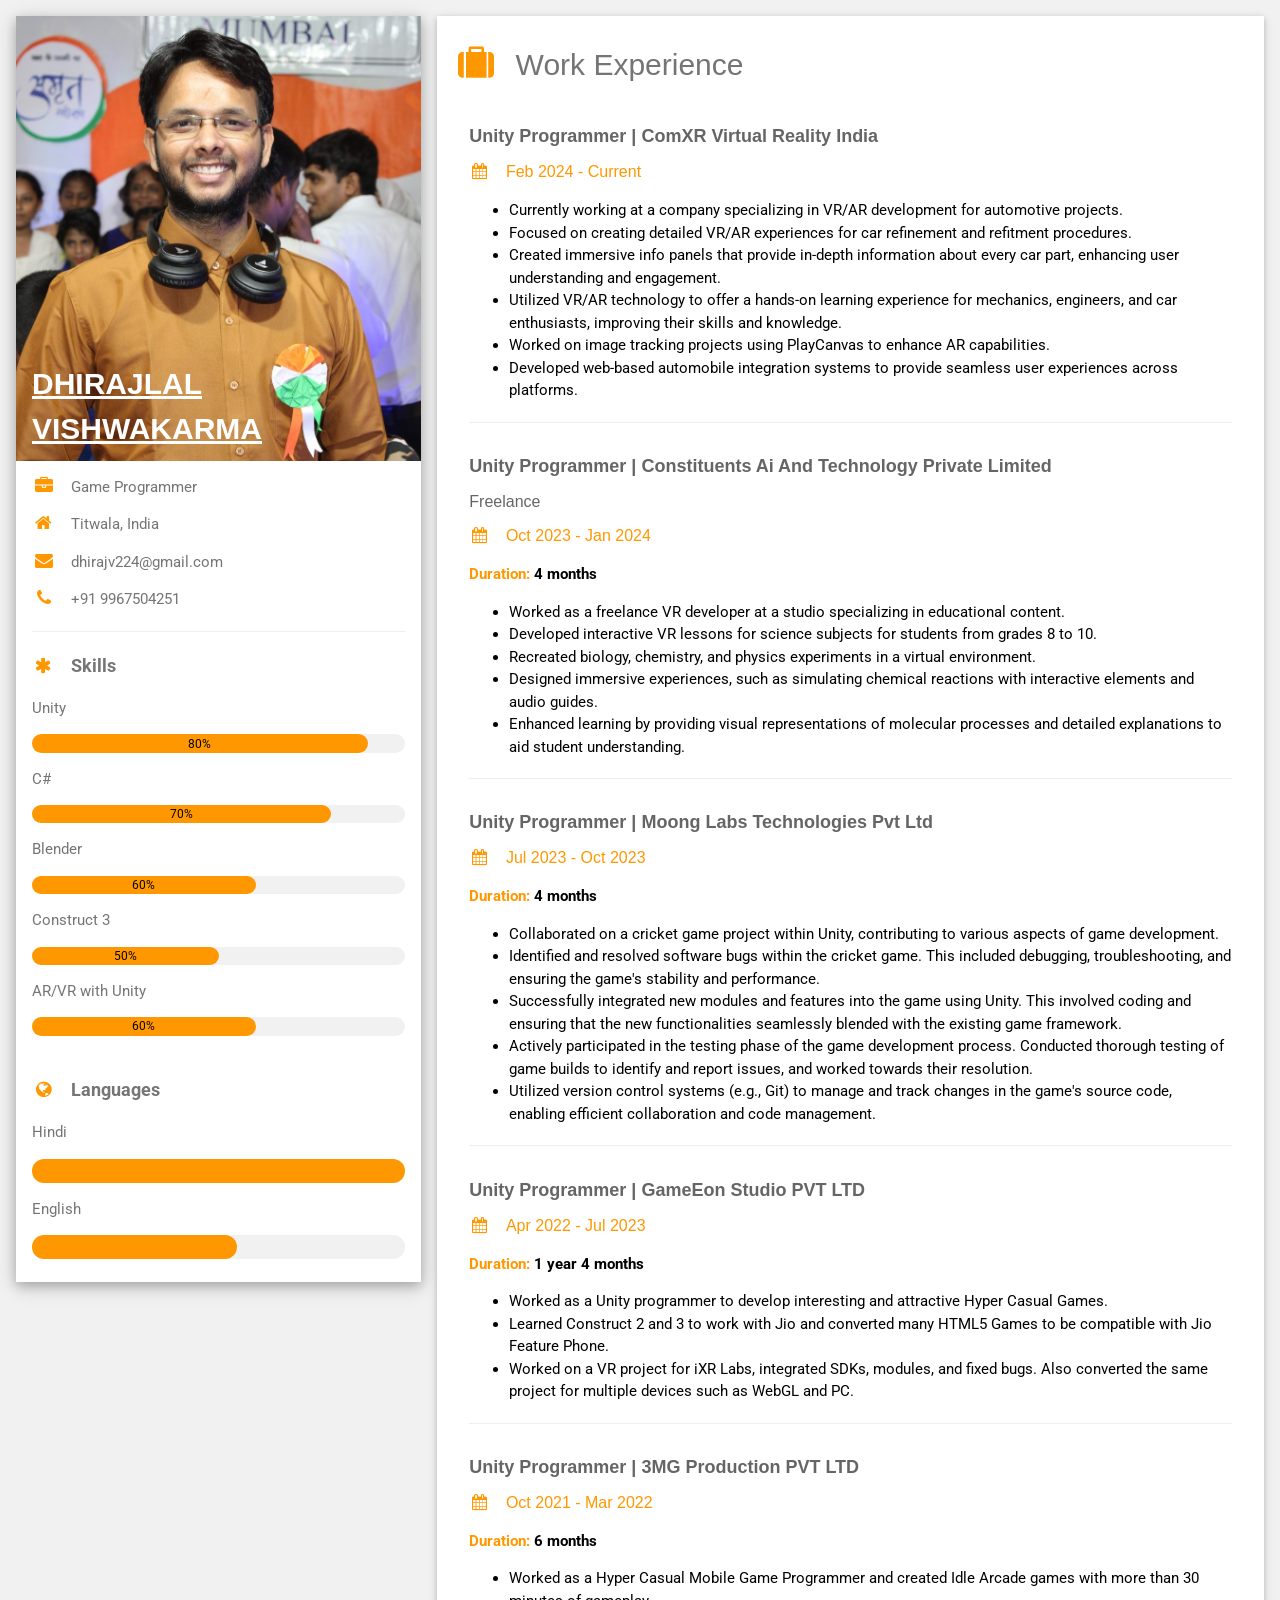
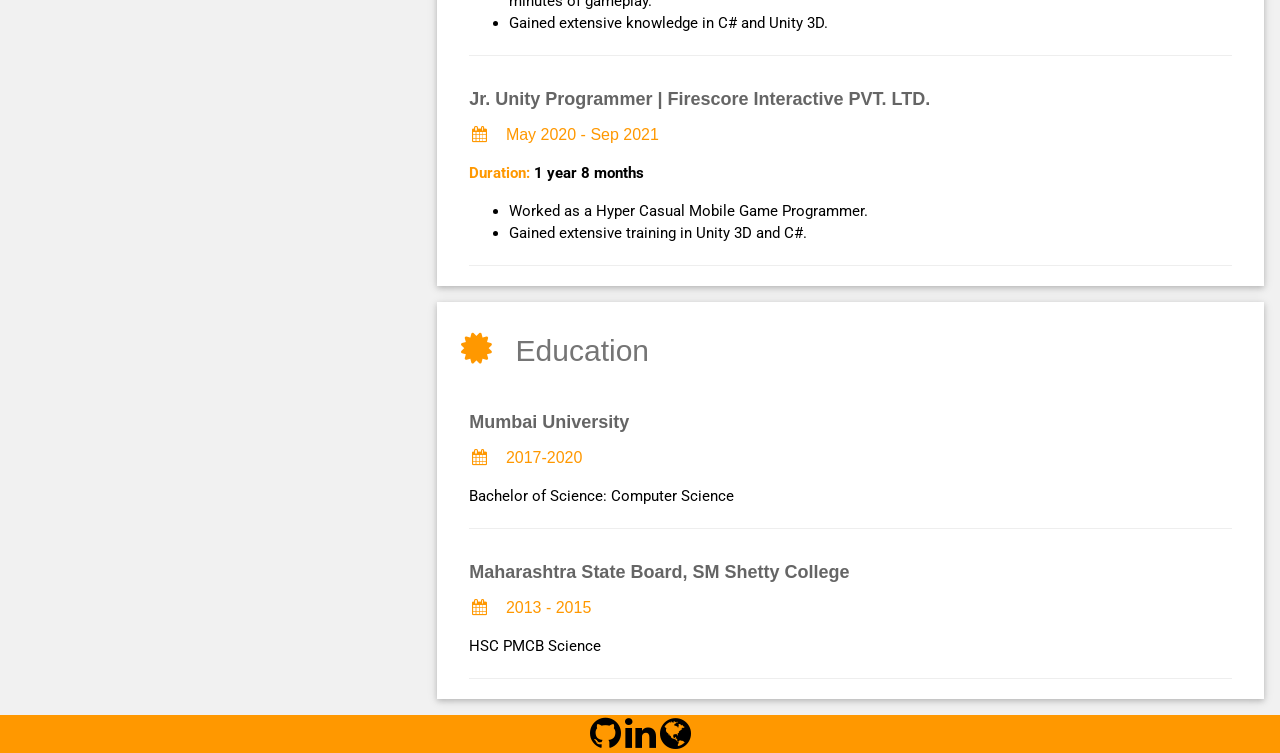
==== commit 14c0e12a: "Code optimization" ====
--- a/index.html
+++ b/index.html
@@ -1,25 +1,14 @@
 <!DOCTYPE html>
-<html>
+<html lang="en">
 
 <head>
-  <title>DHIRAJLAL VISHWAKARMA</title>
   <meta charset="UTF-8">
-  <meta name="viewport" content="width=device-width, initial-scale=1">
+  <meta name="viewport" content="width=device-width, initial-scale=1.0">
+  <title>DHIRAJLAL VISHWAKARMA - Game Programmer</title>
   <link rel="stylesheet" href="https://www.w3schools.com/w3css/4/w3.css">
-  <link rel='stylesheet' href='https://fonts.googleapis.com/css?family=Roboto'>
+  <link rel="stylesheet" href="https://fonts.googleapis.com/css?family=Roboto">
   <link rel="stylesheet" href="https://cdnjs.cloudflare.com/ajax/libs/font-awesome/4.7.0/css/font-awesome.min.css">
-  <style>
-    html,
-    body,
-    h1,
-    h2,
-    h3,
-    h4,
-    h5,
-    h6 {
-      font-family: "Roboto", sans-serif
-    }
-  </style>
+  <link rel="stylesheet" href="styles.css"> <!-- External CSS -->
 </head>
 
 <body class="w3-light-grey">
@@ -31,8 +20,7 @@
     <div class="w3-row-padding">
 
       <!-- Left Column -->
-      <div class="w3-third">
-
+      <section class="w3-third">
         <div class="w3-white w3-text-grey w3-card-4">
           <div class="w3-display-container">
             <img src="./avtar.jpg" style="width:100%" alt="Avatar">
@@ -50,26 +38,23 @@
             <p class="w3-large"><b><i class="fa fa-asterisk fa-fw w3-margin-right w3-text-orange"></i>Skills</b></p>
             <p>Unity</p>
             <div class="w3-light-grey w3-round-xlarge w3-small">
-              <div class="w3-container w3-center w3-round-xlarge w3-orange" style="width:90%">
-                <div class="w3-center w3-text-white">80% </div></div>
+              <div class="w3-container w3-center w3-round-xlarge w3-orange" style="width:90%">80%</div>
             </div>
             <p>C#</p>
             <div class="w3-light-grey w3-round-xlarge w3-small">
-              <div class="w3-container w3-center w3-round-xlarge w3-orange" style="width:80%">
-                <div class="w3-center w3-text-white">70%</div>
-              </div>
+              <div class="w3-container w3-center w3-round-xlarge w3-orange" style="width:80%">70%</div>
             </div>
             <p>Blender</p>
             <div class="w3-light-grey w3-round-xlarge w3-small">
-              <div class="w3-container w3-center w3-round-xlarge w3-orange" style="width:60%"><div class="w3-center w3-text-white">60%</div></div>
+              <div class="w3-container w3-center w3-round-xlarge w3-orange" style="width:60%">60%</div>
             </div>
             <p>Construct 3</p>
             <div class="w3-light-grey w3-round-xlarge w3-small">
-              <div class="w3-container w3-center w3-round-xlarge w3-orange" style="width:50%"><div class="w3-center w3-text-white">50%</div></div>
+              <div class="w3-container w3-center w3-round-xlarge w3-orange" style="width:50%">50%</div>
             </div>
             <p>AR/VR with Unity</p>
             <div class="w3-light-grey w3-round-xlarge w3-small">
-              <div class="w3-container w3-center w3-round-xlarge w3-orange" style="width:60%"><div class="w3-center w3-text-white">60%</div></div>
+              <div class="w3-container w3-center w3-round-xlarge w3-orange" style="width:60%">60%</div>
             </div>
             <br>
 
@@ -85,138 +70,126 @@
             </div>
             <br>
           </div>
-        </div><br>
-
-        <!-- End Left Column -->
-      </div>
+        </div>
+      </section>
 
       <!-- Right Column -->
-      <div class="w3-twothird">
-
-        <div class="w3-container w3-card w3-white w3-margin-bottom">
+      <section class="w3-twothird">
+        <article class="w3-container w3-card w3-white w3-margin-bottom">
           <h2 class="w3-text-grey w3-padding-16"><i
               class="fa fa-suitcase fa-fw w3-margin-right w3-xxlarge w3-text-orange"></i>Work Experience</h2>
-              <div class="w3-container">
-                <h5 class="w3-opacity"><b>Unity Programmer / ComXR Virtual Reality India</b></h5>                
-                <!--<h6 class="w3-text-orange"><i class="fa fa-calendar fa-fw w3-margin-right"></i>Apr 2022 - <span
-                    class="w3-tag w3-orange w3-round">Current</span></h6>-->
-                    <h6 class="w3-text-orange"><i class="fa fa-calendar fa-fw w3-margin-right"></i>Feb 2024 - Current</h6>
-                <p>
-                <ul>
-                  <li>Currently working at a company specializing in VR/AR development for automotive projects.</li>
-                  <li>Focused on creating detailed VR/AR experiences for car refinement and refitment procedures.</li>
-                  <li>Created immersive info panels that provide in-depth information about every car part, enhancing user understanding and engagement.</li>
-                  <li>Utilized VR/AR technology to offer a hands-on learning experience for mechanics, engineers, and car enthusiasts, improving their skills and knowledge.</li>                                    
-                  <li>Worked on image tracking projects using PlayCanvas to enhance AR capabilities.</li>                                    
-                  <li>Developed web-based automobile integration systems to provide seamless user experiences across platforms.</li>                                    
-                </ul>
-                </p>
-                <hr>
-              </div>
-              <div class="w3-container">
-                <h5 class="w3-opacity"><b>Unity Programmer / Constituents Ai And Technology Private Limited</b></h5>
-                <h6 class="w3-opacity">Freelance</h6>
-                <!--<h6 class="w3-text-orange"><i class="fa fa-calendar fa-fw w3-margin-right"></i>Apr 2022 - <span
-                    class="w3-tag w3-orange w3-round">Current</span></h6>-->
-                    <h6 class="w3-text-orange"><i class="fa fa-calendar fa-fw w3-margin-right"></i>Oct 2023 - Jan 2024</h6>
-                <p>
-                <ul>
-                  <li>Worked as a freelance VR developer at a studio specializing in educational content.</li>
-                  <li>Developed interactive VR lessons for science subjects for students from grades 8 to 10.</li>
-                  <li>Recreated biology, chemistry, and physics experiments in a virtual environment.</li>
-                  <li>Designed immersive experiences, such as simulating chemical reactions with interactive elements and audio guides.</li>                  
-                  <li>Enhanced learning by providing visual representations of molecular processes and detailed explanations to aid student understanding.</li>
-                </ul>
-                </p>
-                <hr>
-              </div>
-              <div class="w3-container">
-                <h5 class="w3-opacity"><b>Unity Programmer / Moong Labs Technologies Pvt Ltd</b></h5>                
-                <!--<h6 class="w3-text-orange"><i class="fa fa-calendar fa-fw w3-margin-right"></i>Apr 2022 - <span
-                    class="w3-tag w3-orange w3-round">Current</span></h6>-->
-                    <h6 class="w3-text-orange"><i class="fa fa-calendar fa-fw w3-margin-right"></i>Jul 2023 - Oct 2023</h6>
-                <p>
-                <ul>
-                  <li>Collaborated on a cricket game project within Unity, contributing to various aspects of game development.</li>
-                  <li>Identified and resolved software bugs within the cricket game. This included debugging, troubleshooting, and ensuring the game's stability and performance.</li>
-                  <li>Successfully integrated new modules and features into the game using Unity. This involved coding and ensuring that the new functionalities seamlessly blended with the existing game framework.</li>
-                  <li> Actively participated in the testing phase of the game development process. Conducted thorough testing of game builds to identify and report issues, and worked towards their resolution.</li>                  
-                  <li>Utilized version control systems (e.g., Git) to manage and track changes in the game's source code, enabling efficient collaboration and code management.</li>
-                </ul>
-                </p>
-                <hr>
-              </div>
-          <div class="w3-container">
-            <h5 class="w3-opacity"><b>Unity Programmer / GameEon Studio PVT LTD</b></h5>
-            <!--<h6 class="w3-text-orange"><i class="fa fa-calendar fa-fw w3-margin-right"></i>Apr 2022 - <span
-                class="w3-tag w3-orange w3-round">Current</span></h6>-->
-                <h6 class="w3-text-orange"><i class="fa fa-calendar fa-fw w3-margin-right"></i>Apr 2022 - Jul 2023</h6>
-            <p>
-            <ul>
-              <li>Working as Unity programmer to develop interesting and attractive Hyper Casual Games.</li>
-              <li>Learnd Construct 2 and 3 to work with Jio and converted many HTML5 Games to compatible with Jio
+
+          <!-- Work Experience Item 1 -->
+          <div class="w3-container">
+            <h5 class="w3-opacity"><b>Unity Programmer | ComXR Virtual Reality India</b></h5>
+            <h6 class="w3-text-orange"><i class="fa fa-calendar fa-fw w3-margin-right"></i>Feb 2024 - Current</h6>            
+            </p>
+            <ul>
+              <li>Currently working at a company specializing in VR/AR development for automotive projects.</li>
+              <li>Focused on creating detailed VR/AR experiences for car refinement and refitment procedures.</li>
+              <li>Created immersive info panels that provide in-depth information about every car part, enhancing user
+                understanding and engagement.</li>
+              <li>Utilized VR/AR technology to offer a hands-on learning experience for mechanics, engineers, and car
+                enthusiasts, improving their skills and knowledge.</li>
+              <li>Worked on image tracking projects using PlayCanvas to enhance AR capabilities.</li>
+              <li>Developed web-based automobile integration systems to provide seamless user experiences across
+                platforms.</li>
+            </ul>
+            <hr>
+          </div>
+
+          <!-- Work Experience Item 2 -->
+          <div class="w3-container">
+            <h5 class="w3-opacity"><b>Unity Programmer | Constituents Ai And Technology Private Limited</b></h5>
+            <h6 class="w3-opacity">Freelance</h6>
+            <h6 class="w3-text-orange"><i class="fa fa-calendar fa-fw w3-margin-right"></i>Oct 2023 - Jan 2024</h6>
+            <p class="w3-text-orange"><strong>Duration:</strong> <span class="duration" data-start="2023-10-01" data-end="2024-02-03"></span>
+            <ul>
+              <li>Worked as a freelance VR developer at a studio specializing in educational content.</li>
+              <li>Developed interactive VR lessons for science subjects for students from grades 8 to 10.</li>
+              <li>Recreated biology, chemistry, and physics experiments in a virtual environment.</li>
+              <li>Designed immersive experiences, such as simulating chemical reactions with interactive elements and
+                audio guides.</li>
+              <li>Enhanced learning by providing visual representations of molecular processes and detailed explanations
+                to aid student understanding.</li>
+            </ul>
+            <hr>
+          </div>
+
+          <!-- Work Experience Item 3 -->
+          <div class="w3-container">
+            <h5 class="w3-opacity"><b>Unity Programmer | Moong Labs Technologies Pvt Ltd</b></h5>
+            <h6 class="w3-text-orange"><i class="fa fa-calendar fa-fw w3-margin-right"></i>Jul 2023 - Oct 2023</h6>
+            <p class="w3-text-orange"><strong>Duration:</strong> <span class="duration" data-start="2023-07-01" data-end="2023-11-01"></span>
+            <ul>
+              <li>Collaborated on a cricket game project within Unity, contributing to various aspects of game
+                development.</li>
+              <li>Identified and resolved software bugs within the cricket game. This included debugging,
+                troubleshooting, and ensuring the game's stability and performance.</li>
+              <li>Successfully integrated new modules and features into the game using Unity. This involved coding and
+                ensuring that the new functionalities seamlessly blended with the existing game framework.</li>
+              <li>Actively participated in the testing phase of the game development process. Conducted thorough testing
+                of game builds to identify and report issues, and worked towards their resolution.</li>
+              <li>Utilized version control systems (e.g., Git) to manage and track changes in the game's source code,
+                enabling efficient collaboration and code management.</li>
+            </ul>
+            <hr>
+          </div>
+
+          <!-- Work Experience Item 4 -->
+          <div class="w3-container">
+            <h5 class="w3-opacity"><b>Unity Programmer | GameEon Studio PVT LTD</b></h5>
+            <h6 class="w3-text-orange"><i class="fa fa-calendar fa-fw w3-margin-right"></i>Apr 2022 - Jul 2023</h6>
+            <p class="w3-text-orange"><strong>Duration:</strong> <span class="duration" data-start="2022-04-25" data-end="2023-08-01"></span>
+            <ul>
+              <li>Worked as a Unity programmer to develop interesting and attractive Hyper Casual Games.</li>
+              <li>Learned Construct 2 and 3 to work with Jio and converted many HTML5 Games to be compatible with Jio
                 Feature Phone.</li>
-              <li>Worked on VR project for iXR Labs, Integrated SDKs, Moduals and fixing bugs. Also converted same
-                project for multiple devices such as WebGL and PC</li>
-            </ul>
-            </p>
-            <hr>
-          </div>
-          <div class="w3-container">
-            <h5 class="w3-opacity"><b>Unity Programmer / 3MG Production PVT LTD</b></h5>
+              <li>Worked on a VR project for iXR Labs, integrated SDKs, modules, and fixed bugs. Also converted the same
+                project for multiple devices such as WebGL and PC.</li>
+            </ul>
+            <hr>
+          </div>
+
+          <!-- Work Experience Item 5 -->
+          <div class="w3-container">
+            <h5 class="w3-opacity"><b>Unity Programmer | 3MG Production PVT LTD</b></h5>
             <h6 class="w3-text-orange"><i class="fa fa-calendar fa-fw w3-margin-right"></i>Oct 2021 - Mar 2022</h6>
-            <p>
-            <ul>
-              <li>Worked as Hyper Casual Mobile Game Programmer and created Idle Arcade games with more than 30 minuts
-                of gameplay.</li>
-              <li>Got to learn so many new things in C# and Unity 3D</li>
-            </ul>
-            </p>
-            <hr>
-          </div>
-          <div class="w3-container">
-            <h5 class="w3-opacity"><b>Jr. Unity Programmer / Firescore Interactive PVT. LTD.</b></h5>
+            <p class="w3-text-orange"><strong>Duration:</strong> <span class="duration" data-start="2021-10-01" data-end="2022-04-01"></span>
+            <ul>
+              <li>Worked as a Hyper Casual Mobile Game Programmer and created Idle Arcade games with more than 30
+                minutes of gameplay.</li>
+              <li>Gained extensive knowledge in C# and Unity 3D.</li>
+            </ul>
+            <hr>
+          </div>
+
+          <!-- Work Experience Item 6 -->
+          <div class="w3-container">
+            <h5 class="w3-opacity"><b>Jr. Unity Programmer | Firescore Interactive PVT. LTD.</b></h5>
             <h6 class="w3-text-orange"><i class="fa fa-calendar fa-fw w3-margin-right"></i>May 2020 - Sep 2021</h6>
-            <p>
-            <ul>
-              <li>Worked as Hyper Casual Mobile Game Programmer.</li>
-              <li>Highly trained with Unity 3D and C#.</li>
-            </ul>
-            </p>
-            <hr>
-          </div>
+            <p class="w3-text-orange"><strong>Duration:</strong> <span class="duration" data-start="2020-02-01" data-end="2021-10-01"></span>
+            <ul>
+              <li>Worked as a Hyper Casual Mobile Game Programmer.</li>
+              <li>Gained extensive training in Unity 3D and C#.</li>
+            </ul>
+            <hr>
+          </div>
+          <!-- Work Experience Item 7 -->
           <!-- <div class="w3-container">
-            <h5 class="w3-opacity"><b>Space Manager / makerghat.org</b></h5>
-            <h6 class="w3-text-orange"><i class="fa fa-calendar fa-fw w3-margin-right"></i>Jan 2019 - Jul 2019</h6>
-            <p>
-            <ul>
-              <li>Led meetings, calls and on-site testing to understand specific member’s interests and needs. </li>
-              <li>Managed projects teams and coordinated the schedules. </li>
-              <li>Managed the finances for the house operations Worked on a project building a Sensor Hub. </li>
-              <li>Built prototypes using the 3D printer.</li>
-            </ul>
-            </p>
-
-            <br>
-          </div>
-          <div class="w3-container">
-            <h5 class="w3-opacity"><b>Data Coordinator for Community GIS / Asha Mumbai</b></h5>
-            <h6 class="w3-text-orange"><i class="fa fa-calendar fa-fw w3-margin-right"></i>Jan 2018 - Jul 2019</h6>
-            <p>
-            <ul>
-              <li>Extracted and cleaned Maharashtra census data and charted it geographically on maps.</li>
-              <li>This involved digitization, data cleaning and map making for the 36 districts using several government
-                and non-government sources.</li>
-              <li>I learned Linux, Database connection tools, Map creation tools on GIS Digitization using QGIS and
-                PostgreSQL.</li>
-              <li>Trained new team members in the data cleaning and map creation process. </li>
-              <li>Managed the data cleaning and map making teams in the digitization of the maps published by the
-                Maharashtra state government over period of 4 years.</li>
-            </ul>
-            </p><br>
+            <h5 class="w3-opacity"><b>New Job Title / New Company</b></h5>
+            <h6 class="w3-text-orange"><i class="fa fa-calendar fa-fw w3-margin-right"></i>Start Date - End Date</h6>
+            <ul>
+              <li>Description of your role and responsibilities.</li>
+              <li>Key achievements or projects you worked on.</li>
+              <li>Technologies or tools you used.</li>
+            </ul>
+            <hr>
           </div> -->
-        </div>
-        <div class="w3-container w3-card w3-white">
+        </article>
+
+        <!-- Education Section -->
+        <article class="w3-container w3-card w3-white">
           <h2 class="w3-text-grey w3-padding-16"><i
               class="fa fa-certificate fa-fw w3-margin-right w3-xxlarge w3-text-orange"></i>Education</h2>
           <div class="w3-container">
@@ -231,23 +204,53 @@
             <p>HSC PMCB Science</p>
             <hr>
           </div>
-        </div>
-
-        <!-- End Right Column -->
-      </div>
-
-      <!-- End Grid -->
+        </article>
+      </section>
     </div>
-
-    <!-- End Page Container -->
   </div>
 
+  <!-- Footer -->
   <footer class="w3-container w3-orange w3-center w3-margin-top">
-    <a href="https://github.com/dhiraj7894"><i class="fa fa-github w3-hover-opacity w3-xxlarge"></i></a>
-    <a href="https://www.linkedin.com/in/dhirajlal/"><i class="fa fa-linkedin w3-hover-opacity w3-xxlarge"> </i> </a>
-    <a href="https://dhiraj7894.github.io/portfolio/"><i class="fa fa-globe w3-hover-opacity w3-xxlarge"> </i> </a>
+    <a href="https://github.com/dhiraj7894" aria-label="GitHub"><i
+        class="fa fa-github w3-hover-opacity w3-xxlarge"></i></a>
+    <a href="https://www.linkedin.com/in/dhirajlal/" aria-label="LinkedIn"><i
+        class="fa fa-linkedin w3-hover-opacity w3-xxlarge"></i></a>
+    <a href="https://dhiraj7894.github.io/portfolio/" aria-label="Portfolio"><i
+        class="fa fa-globe w3-hover-opacity w3-xxlarge"></i></a>
   </footer>
 
+  <!-- JavaScript to Calculate Duration -->
+  <script>
+    function calculateDuration(startDate, endDate) {
+      const start = new Date(startDate);
+      const end = endDate === "Current" ? new Date() : new Date(endDate);
+
+      let years = end.getFullYear() - start.getFullYear();
+      let months = end.getMonth() - start.getMonth();
+
+      if (months < 0) {
+        years--;
+        months += 12;
+      }
+
+      // Logic to handle 0 years or 0 months
+      if (years === 0) {
+        return `${months} month${months !== 1 ? 's' : ''}`; // Show only months
+      } else if (months === 0) {
+        return `${years} year${years !== 1 ? 's' : ''}`; // Show only years
+      } else {
+        return `${years} year${years !== 1 ? 's' : ''} ${months} month${months !== 1 ? 's' : ''}`; // Show both
+      }
+    }
+
+    // Apply duration to all elements with the "duration" class
+    document.querySelectorAll('.duration').forEach(element => {
+      const startDate = element.getAttribute('data-start');
+      const endDate = element.getAttribute('data-end');
+      element.textContent = calculateDuration(startDate, endDate);
+    });
+  </script>
+
 </body>
 
 </html>
--- a/styles.css
+++ b/styles.css
@@ -0,0 +1,22 @@
+/* Add your custom styles here */
+body {
+    font-family: "Roboto", sans-serif;
+  }
+  
+  .w3-light-grey {
+    background-color: #f1f1f1;
+  }
+  
+  .w3-orange {
+    background-color: #ff9800;
+  }
+  
+  .w3-text-orange {
+    color: #ff9800;
+  }
+  .duration{
+    color: #000;
+    font-weight: 700;
+  }
+  
+  /* Add more styles as needed */
